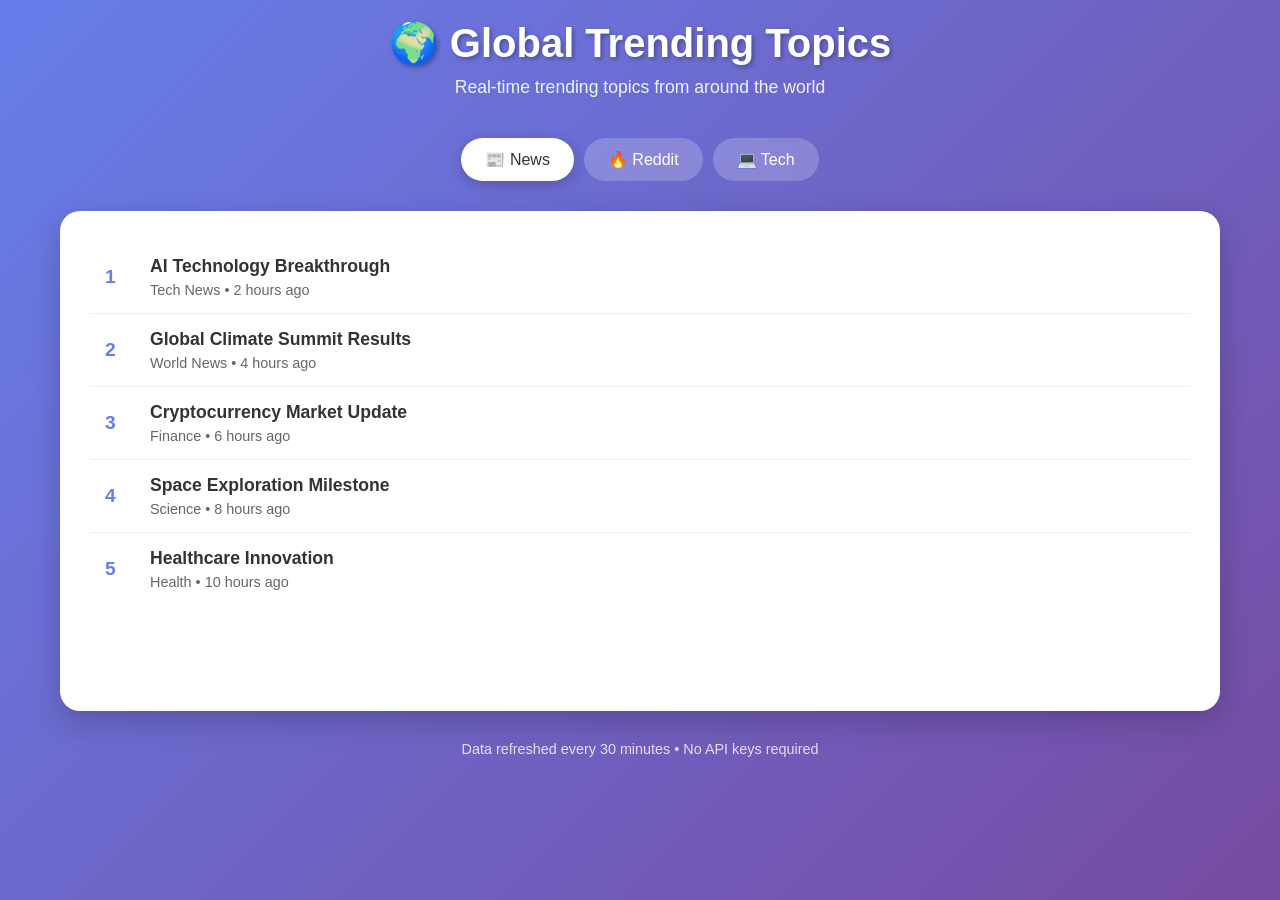
==== index.html @ ff1307bc "Initial commit: Global trending topics web app" ====
<!DOCTYPE html>
<html lang="en">
<head>
    <meta charset="UTF-8">
    <meta name="viewport" content="width=device-width, initial-scale=1.0">
    <title>Global Trending Topics</title>
    <link rel="stylesheet" href="styles.css">
</head>
<body>
    <div class="container">
        <header>
            <h1>🌍 Global Trending Topics</h1>
            <p>Real-time trending topics from around the world</p>
        </header>

        <div class="tabs">
            <button class="tab-btn active" data-tab="news">📰 News</button>
            <button class="tab-btn" data-tab="reddit">🔥 Reddit</button>
            <button class="tab-btn" data-tab="hackernews">💻 Tech</button>
        </div>

        <div class="content">
            <div id="news" class="tab-content active">
                <div class="loading">Loading trending news...</div>
                <div class="trends-list"></div>
            </div>
            
            <div id="reddit" class="tab-content">
                <div class="loading">Loading Reddit trends...</div>
                <div class="trends-list"></div>
            </div>
            
            <div id="hackernews" class="tab-content">
                <div class="loading">Loading tech trends...</div>
                <div class="trends-list"></div>
            </div>
        </div>

        <footer>
            <p>Data refreshed every 30 minutes • No API keys required</p>
        </footer>
    </div>

    <script src="script.js"></script>
</body>
</html>
---- styles.css ----
* {
    margin: 0;
    padding: 0;
    box-sizing: border-box;
}

body {
    font-family: -apple-system, BlinkMacSystemFont, 'Segoe UI', Roboto, sans-serif;
    background: linear-gradient(135deg, #667eea 0%, #764ba2 100%);
    min-height: 100vh;
    color: #333;
}

.container {
    max-width: 1200px;
    margin: 0 auto;
    padding: 20px;
}

header {
    text-align: center;
    margin-bottom: 40px;
    color: white;
}

header h1 {
    font-size: 2.5rem;
    margin-bottom: 10px;
    text-shadow: 2px 2px 4px rgba(0,0,0,0.3);
}

header p {
    font-size: 1.1rem;
    opacity: 0.9;
}

.tabs {
    display: flex;
    justify-content: center;
    gap: 10px;
    margin-bottom: 30px;
}

.tab-btn {
    background: rgba(255,255,255,0.2);
    border: none;
    padding: 12px 24px;
    border-radius: 25px;
    color: white;
    font-size: 1rem;
    cursor: pointer;
    transition: all 0.3s ease;
    backdrop-filter: blur(10px);
}

.tab-btn:hover {
    background: rgba(255,255,255,0.3);
    transform: translateY(-2px);
}

.tab-btn.active {
    background: white;
    color: #333;
    box-shadow: 0 4px 15px rgba(0,0,0,0.2);
}

.content {
    background: white;
    border-radius: 20px;
    padding: 30px;
    box-shadow: 0 10px 30px rgba(0,0,0,0.2);
    min-height: 500px;
}

.tab-content {
    display: none;
}

.tab-content.active {
    display: block;
}

.loading {
    text-align: center;
    padding: 50px;
    font-size: 1.1rem;
    color: #666;
}

.trend-item {
    display: flex;
    align-items: center;
    padding: 15px;
    border-bottom: 1px solid #eee;
    transition: background 0.2s ease;
}

.trend-item:hover {
    background: #f8f9fa;
}

.trend-item:last-child {
    border-bottom: none;
}

.trend-rank {
    font-size: 1.2rem;
    font-weight: bold;
    color: #667eea;
    margin-right: 15px;
    min-width: 30px;
}

.trend-content {
    flex: 1;
}

.trend-title {
    font-size: 1.1rem;
    font-weight: 600;
    margin-bottom: 5px;
    color: #333;
}

.trend-meta {
    font-size: 0.9rem;
    color: #666;
}

.trend-link {
    text-decoration: none;
    color: inherit;
}

.trend-link:hover .trend-title {
    color: #667eea;
}

footer {
    text-align: center;
    margin-top: 30px;
    color: rgba(255,255,255,0.8);
    font-size: 0.9rem;
}

@media (max-width: 768px) {
    .container {
        padding: 15px;
    }
    
    header h1 {
        font-size: 2rem;
    }
    
    .tabs {
        flex-direction: column;
        align-items: center;
    }
    
    .tab-btn {
        width: 200px;
    }
    
    .content {
        padding: 20px;
    }
}
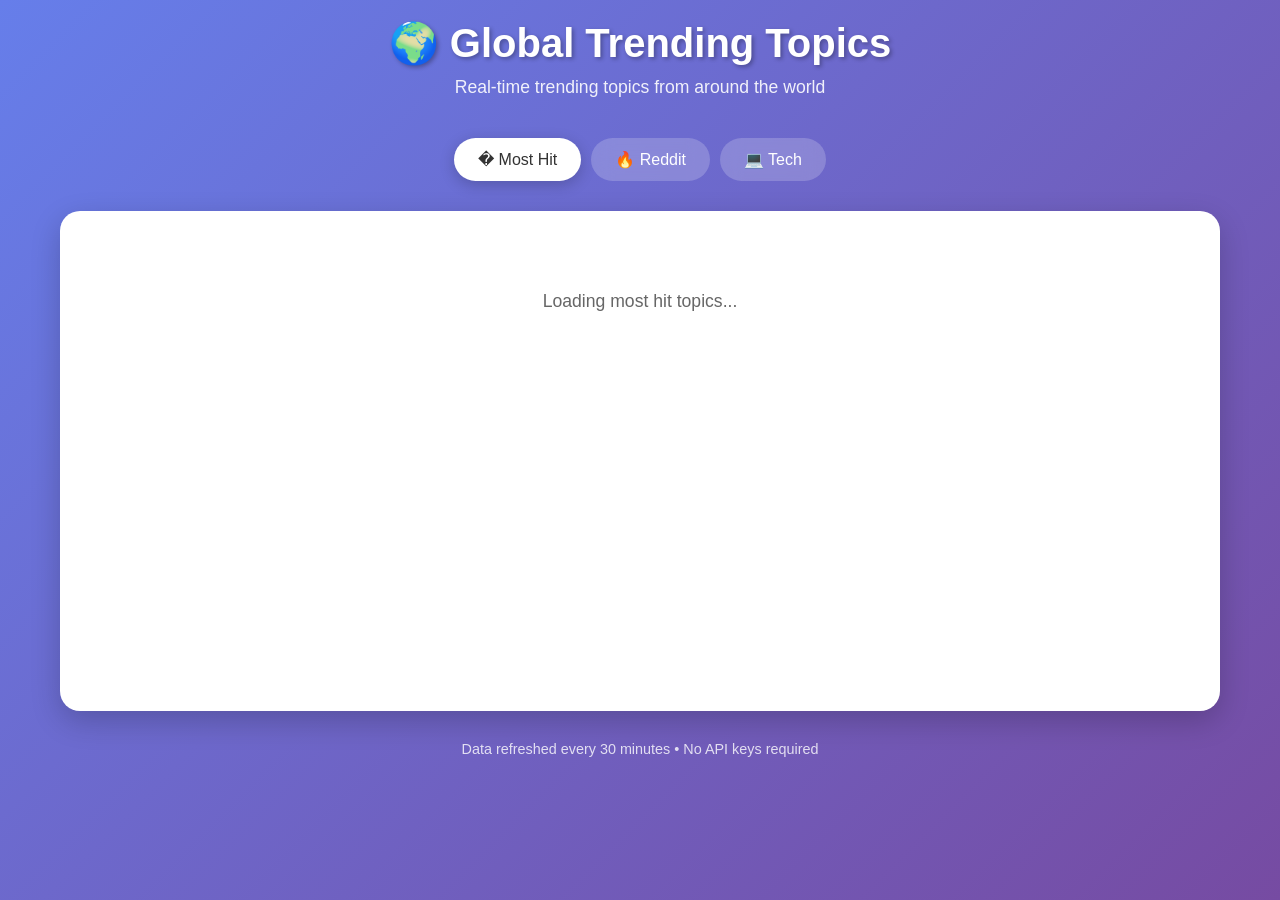
==== commit eb1cf941: "Transform news tab to 'Most Hit' - show viral/trending topics with engagement metrics" ====
--- a/index.html
+++ b/index.html
@@ -14,14 +14,14 @@
         </header>
 
         <div class="tabs">
-            <button class="tab-btn active" data-tab="news">📰 News</button>
+            <button class="tab-btn active" data-tab="news">� Most Hit</button>
             <button class="tab-btn" data-tab="reddit">🔥 Reddit</button>
             <button class="tab-btn" data-tab="hackernews">💻 Tech</button>
         </div>
 
         <div class="content">
             <div id="news" class="tab-content active">
-                <div class="loading">Loading trending news...</div>
+                <div class="loading">Loading most hit topics...</div>
                 <div class="trends-list"></div>
             </div>
             
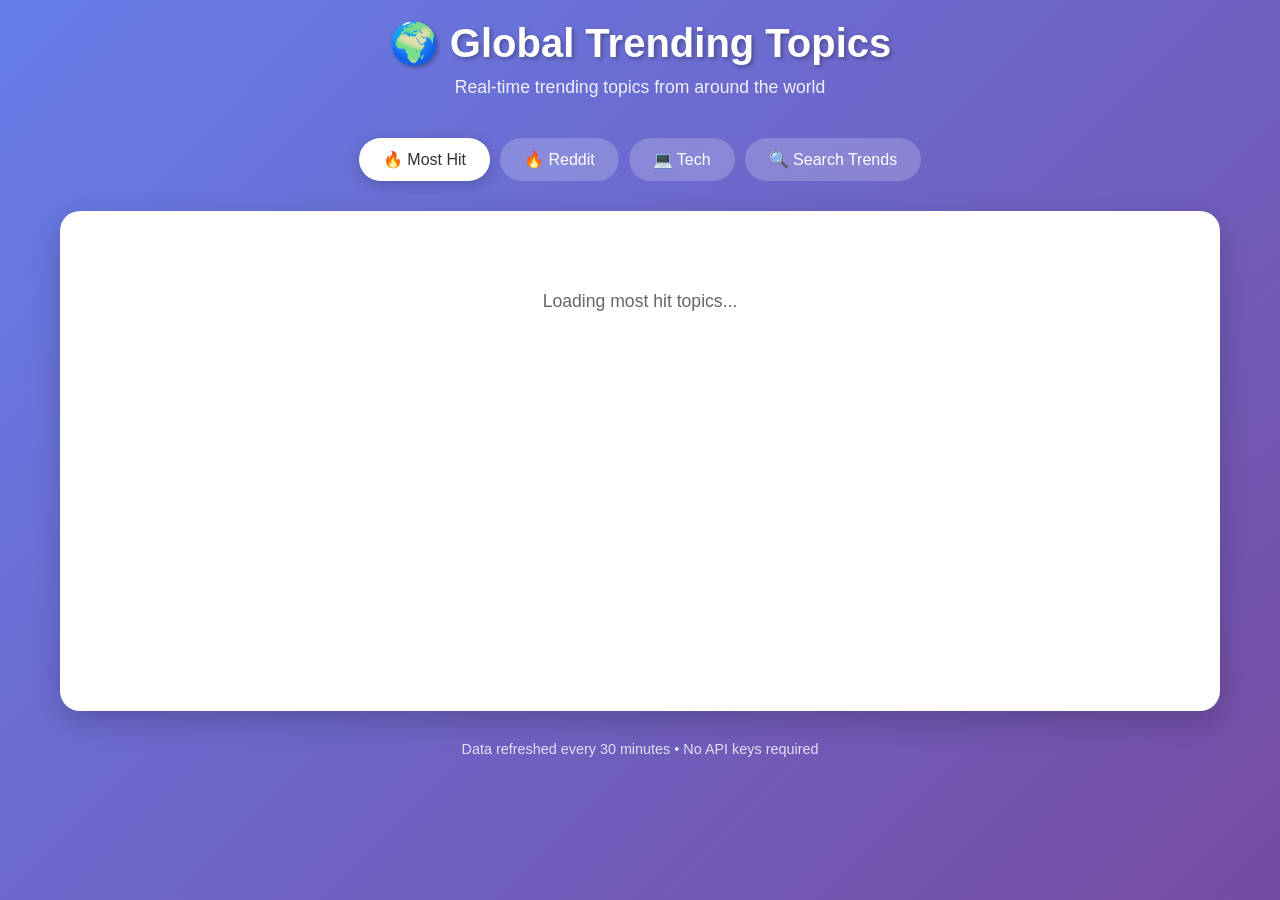
==== commit 9bbfbf0b: "Add new 'Search Trends' tab for popular Google search terms" ====
--- a/index.html
+++ b/index.html
@@ -14,9 +14,10 @@
         </header>
 
         <div class="tabs">
-            <button class="tab-btn active" data-tab="news">� Most Hit</button>
+            <button class="tab-btn active" data-tab="news">🔥 Most Hit</button>
             <button class="tab-btn" data-tab="reddit">🔥 Reddit</button>
             <button class="tab-btn" data-tab="hackernews">💻 Tech</button>
+            <button class="tab-btn" data-tab="search">🔍 Search Trends</button>
         </div>
 
         <div class="content">
@@ -34,6 +35,11 @@
                 <div class="loading">Loading tech trends...</div>
                 <div class="trends-list"></div>
             </div>
+            
+            <div id="search" class="tab-content">
+                <div class="loading">Loading search trends...</div>
+                <div class="trends-list"></div>
+            </div>
         </div>
 
         <footer>
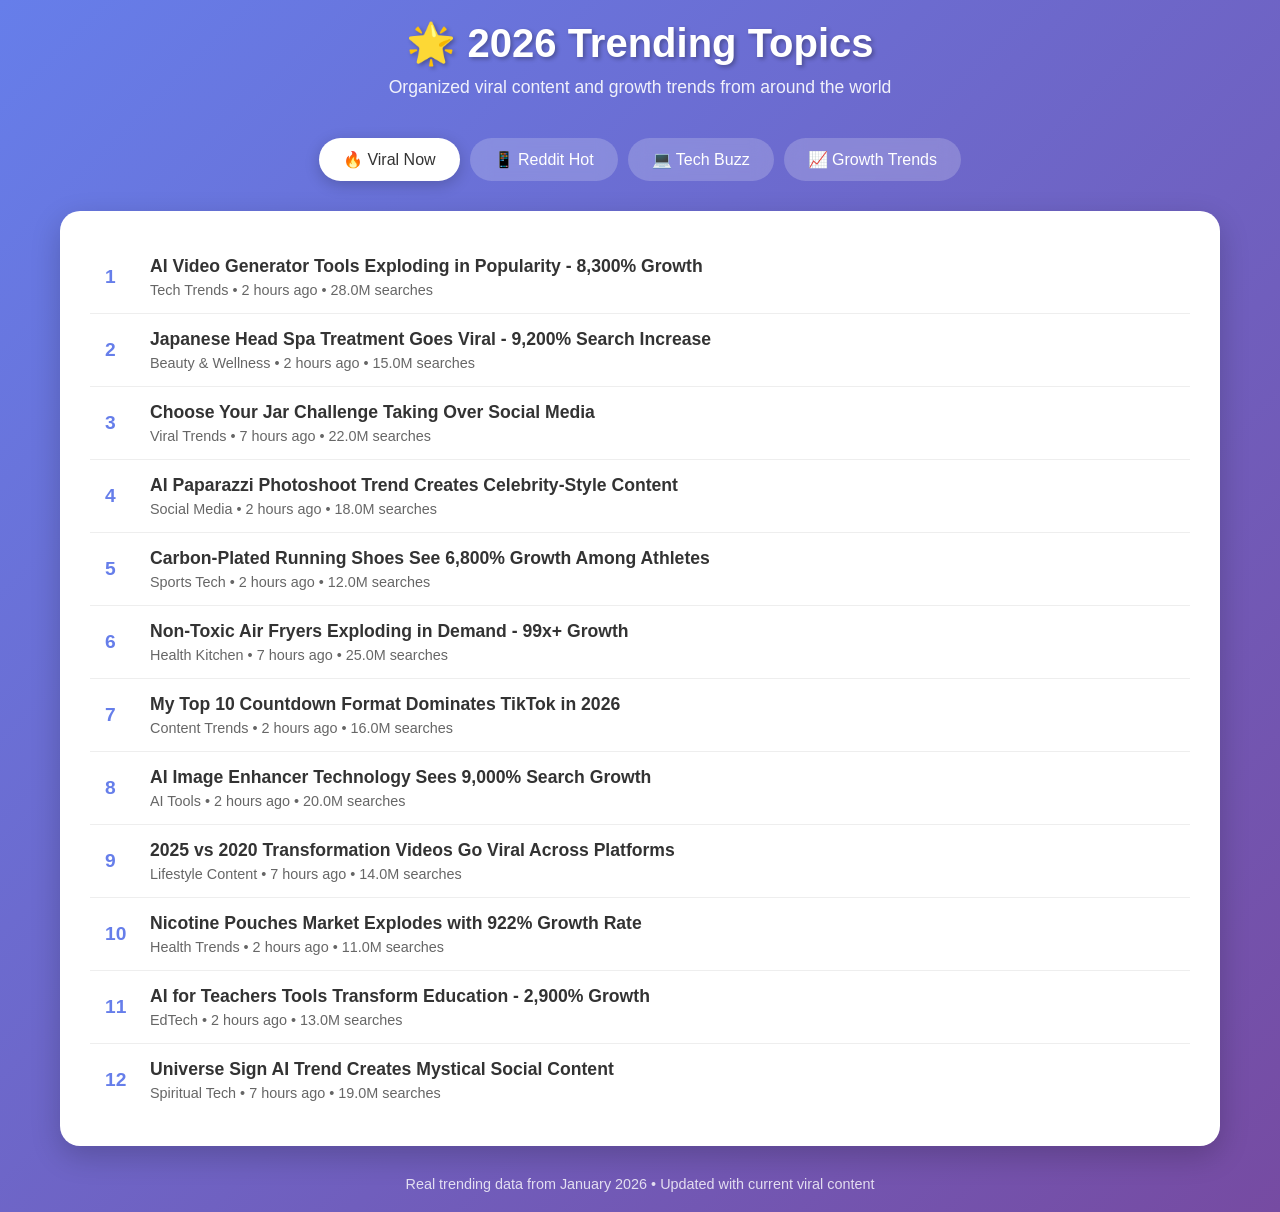
==== commit 4f97d5d5: "Update trending topics with 2026 viral content and organized categories - Replace mock viral content" ====
--- a/index.html
+++ b/index.html
@@ -3,47 +3,47 @@
 <head>
     <meta charset="UTF-8">
     <meta name="viewport" content="width=device-width, initial-scale=1.0">
-    <title>Global Trending Topics</title>
+    <title>2026 Trending Topics - Organized Viral Content</title>
     <link rel="stylesheet" href="styles.css">
 </head>
 <body>
     <div class="container">
         <header>
-            <h1>🌍 Global Trending Topics</h1>
-            <p>Real-time trending topics from around the world</p>
+            <h1>🌟 2026 Trending Topics</h1>
+            <p>Organized viral content and growth trends from around the world</p>
         </header>
 
         <div class="tabs">
-            <button class="tab-btn active" data-tab="news">🔥 Most Hit</button>
-            <button class="tab-btn" data-tab="reddit">🔥 Reddit</button>
-            <button class="tab-btn" data-tab="hackernews">💻 Tech</button>
-            <button class="tab-btn" data-tab="search">🔍 Search Trends</button>
+            <button class="tab-btn active" data-tab="news">🔥 Viral Now</button>
+            <button class="tab-btn" data-tab="reddit">📱 Reddit Hot</button>
+            <button class="tab-btn" data-tab="hackernews">💻 Tech Buzz</button>
+            <button class="tab-btn" data-tab="search">📈 Growth Trends</button>
         </div>
 
         <div class="content">
             <div id="news" class="tab-content active">
-                <div class="loading">Loading most hit topics...</div>
+                <div class="loading">Loading viral trends...</div>
                 <div class="trends-list"></div>
             </div>
             
             <div id="reddit" class="tab-content">
-                <div class="loading">Loading Reddit trends...</div>
+                <div class="loading">Loading Reddit hot topics...</div>
                 <div class="trends-list"></div>
             </div>
             
             <div id="hackernews" class="tab-content">
-                <div class="loading">Loading tech trends...</div>
+                <div class="loading">Loading tech buzz...</div>
                 <div class="trends-list"></div>
             </div>
             
             <div id="search" class="tab-content">
-                <div class="loading">Loading search trends...</div>
+                <div class="loading">Loading growth trends...</div>
                 <div class="trends-list"></div>
             </div>
         </div>
 
         <footer>
-            <p>Data refreshed every 30 minutes • No API keys required</p>
+            <p>Real trending data from January 2026 • Updated with current viral content</p>
         </footer>
     </div>
 
